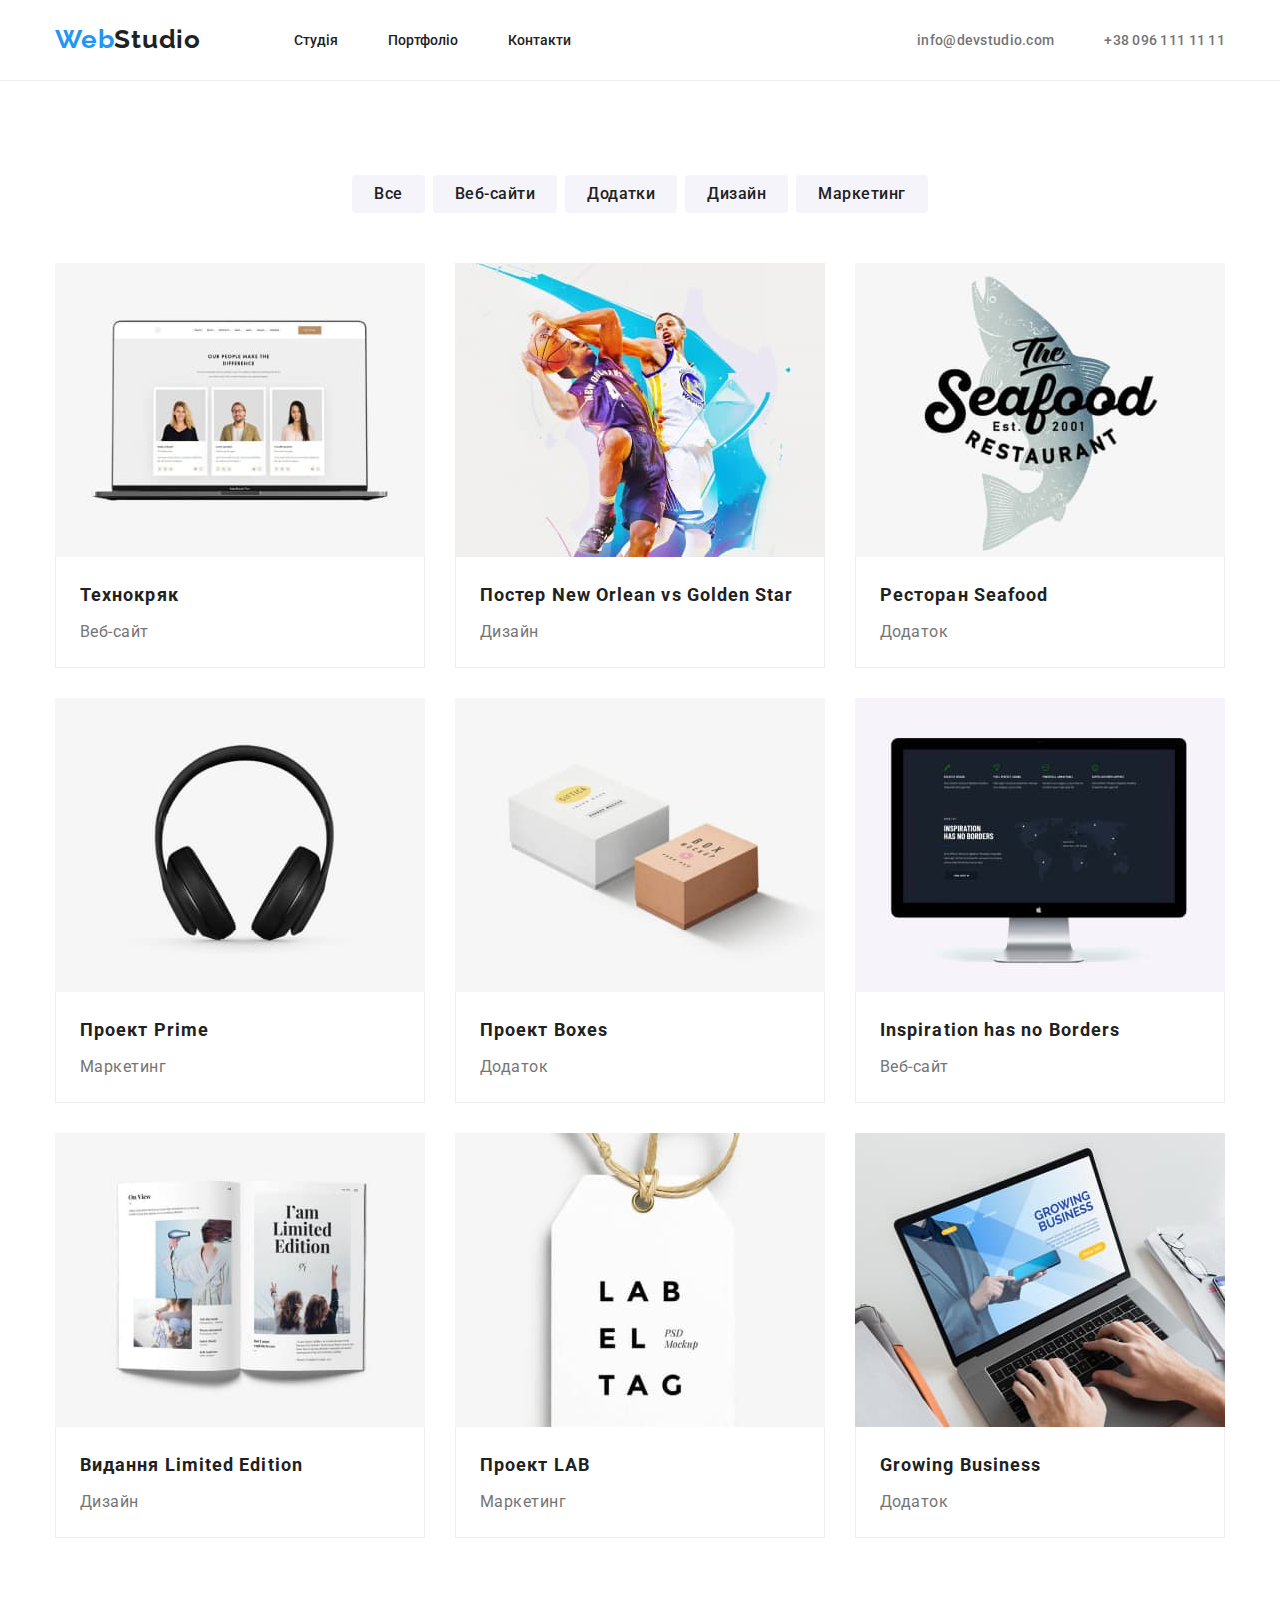
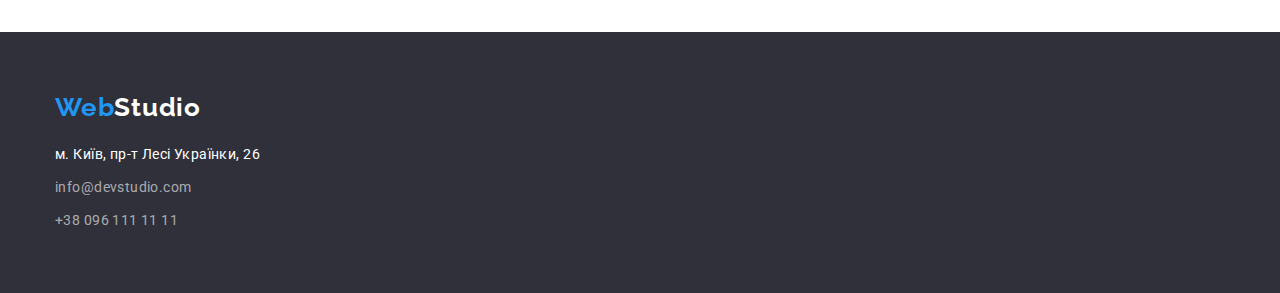
==== portfolio.html @ 87f0bed2 "Copy files homework-3" ====
<!DOCTYPE html>
<html lang="en">
<head>
    <meta charset="UTF-8">
    <meta http-equiv="X-UA-Compatible" content="IE=edge">
    <meta name="viewport" content="width=device-width, initial-scale=1.0">
    <title>WebStudio</title>
    <link rel="preconnect" href="https://fonts.googleapis.com">
    <link rel="preconnect" href="https://fonts.gstatic.com" crossorigin>
    <link href="https://fonts.googleapis.com/css2?family=Raleway:wght@700&family=Roboto:wght@400;500;700;900&display=swap"
        rel="stylesheet">
    <link rel="stylesheet" href="https://cdnjs.cloudflare.com/ajax/libs/modern-normalize/1.0.0/modern-normalize.min.css">
    <link rel="stylesheet" href="./css/styles.css">
</head>
<body>
    <!-- Шапка сторінки    -->
    <header class="header-section">
        <div class="container page-header">
            <a href="./index.html" class="main-title">Web<span class="title-textcolor">Studio</span></a>
            <nav class="navigation">
                <ul class="navigation-list">
                    <li class="nav-item"><a href="./index.html" class="navigation-link">Студія</a></li>
                    <li class="nav-item"><a href="./portfolio.html" class="navigation-link">Портфоліо</a></li>
                    <li class="nav-item"><a href="#" class="navigation-link">Контакти</a></li>
                </ul>
            </nav>
            <ul class="contact-header">
                <li class="nav-item"><a href="mailto:info@devstudio.com" class="navigation-contact">info@devstudio.com</a></li>
                <li class="nav-item"><a href="tel:+380961111111" class="navigation-contact">+38 096 111 11 11</a></li>
            </ul>
        </div>
    </header>
    <!-- Основна частина сторінки    -->
    <main>
        <section class="section">
            <div class="container">
                <h1 class="visually-hidden">Проекти</h1>
                <ul class="button-list">
                    <li class="button-item"><button type="button" class="filtr-button">Все</button></li>
                    <li class="button-item"><button type="button" class="filtr-button">Веб-сайти</button></li>
                    <li class="button-item"><button type="button" class="filtr-button">Додатки</button></li>
                    <li class="button-item"><button type="button" class="filtr-button">Дизайн</button></li>
                    <li class="button-item"><button type="button" class="filtr-button">Маркетинг</button></li>
                </ul>
                <ul class="project-list">
                    <li class="project-item">
                        <img src="./images/img3.1opt.jpg" alt="Технокряк" width="370">
                        <div class="project-name-and-type">
                            <h2 class="project-name">Технокряк</h2>
                            <p class="project-type">Веб-сайт</p>
                        </div>
                    </li>
                    <li class="project-item">
                        <img src="./images/img3.2opt.jpg" alt="Постер New Orlean vs Golden Star" width="370">
                        <div class="project-name-and-type">
                            <h2 class="project-name">Постер New Orlean vs Golden Star</h2>
                            <p class="project-type">Дизайн</p>
                        </div>
                    </li>
                    <li class="project-item">
                        <img src="./images/img3.3opt.jpg" alt="Ресторан Seafood" width="370">
                        <div class="project-name-and-type">
                            <h2 class="project-name">Ресторан Seafood</h2>
                            <p class="project-type">Додаток</p>
                        </div>
                    </li>
                    <li class="project-item">
                        <img src="./images/img3.4opt.jpg" alt="Проект Prime" width="370">
                        <div class="project-name-and-type">
                            <h2 class="project-name">Проект Prime</h2>
                            <p class="project-type">Маркетинг</p>
                        </div>
                    </li>
                    <li class="project-item">
                        <img src="./images/img3.5opt.jpg" alt="Проект Boxes" width="370">
                        <div class="project-name-and-type">
                            <h2 class="project-name">Проект Boxes</h2>
                            <p class="project-type">Додаток</p>
                        </div>
                    </li>
                    <li class="project-item">
                        <img src="./images/img3.6opt.jpg" alt="Inspiration has no Borders" width="370">
                        <div class="project-name-and-type">
                            <h2 class="project-name">Inspiration has no Borders</h2>
                            <p class="project-type">Веб-сайт</p>
                        </div>
                    </li>
                    <li class="project-item">
                        <img src="./images/img3.7opt.jpg" alt="Видання Limited Edition" width="370">
                        <div class="project-name-and-type">
                            <h2 class="project-name">Видання Limited Edition</h2>
                            <p class="project-type">Дизайн</p>
                        </div>
                    </li>
                    <li class="project-item">
                        <img src="./images/img3.8opt.jpg" alt="Проект LAB" width="370">
                        <div class="project-name-and-type">
                            <h2 class="project-name">Проект LAB</h2>
                            <p class="project-type">Маркетинг</p>
                        </div>
                    </li>
                    <li class="project-item">
                        <img src="./images/img3.9opt.jpg" alt="Growing Business" width="370">
                        <div class="project-name-and-type">
                            <h2 class="project-name">Growing Business</h2>
                            <p class="project-type">Додаток</p>
                        </div>
                    </li>
                </ul>
            </div>
        </section>
    </main>
    <!-- Підвал сторінки    -->
    <footer class="footer-section">
        <div class="container">
            <a href="./index.html" class="main-title">Web<span class="title-textfooter">Studio</span></a>
            <address class="footer-address">
                <ul>
                    <li class="footer-item"><a href="https://goo.gl/maps/hZoYiyH5EYy9L1387" class="contact-address">м. Київ, пр-т Лесі Українки, 26</a></li>
                    <li class="footer-item"><a href="mailto:info@devstudio.com" class="contact-footer">info@devstudio.com</a></li>
                    <li class="footer-item"><a href="tel:+380961111111" class="contact-footer">+38 096 111 11 11</a></li>
                </ul>
            </address>
        </div>
    </footer>
</body>
</html>
---- css/styles.css ----
:root {
    --bluecolor: #2196f3;
    --whitecolor: #ffffff;
    --maincolor: #212121;
    --navcontactcolor: #757575;
    --backgroundcolordark: #2f303a;
    --backgroundcolorlight: #f5f4fa;
}
body {
    font-family: 'Roboto', sans-serif;
    color: var(--maincolor);
}
h1, h2, h3, p {
    margin: 0;
}
ul {
    margin: 0;
    padding: 0;
    list-style: none;
}
img {
    display: block;
    max-width: 100%;
    height: auto;
}
.container {
    width: 1200px;
    margin: 0 auto;
    padding: 0 15px;
}

.section {
    padding: 94px 0;
}
/*Класи для хедера*/
.header-section {
    border-bottom: 1px solid #EEEEEE;
}
.page-header {
    display: flex;
    align-items: center;
}
.page-header a {
    padding: 24px 0 25px 0;
}
.main-title {
    font-family: 'Raleway', sans-serif;
    color: var(--bluecolor);
    text-decoration: none;
    font-weight: 700;
    font-size: 26px;
    line-height: 1.19;
    letter-spacing: 0.03em;
}
.title-textcolor {
    color: var(--maincolor);
}
.navigation {
    margin: 0 0 0 93px;
}
.navigation-list {
    display: flex;
    margin: 0;
    padding: 0;
}
.nav-item:not(:first-child) {
    margin-left: 50px;
}
.navigation-link {
    color: var(--maincolor);
    text-decoration: none;
    font-weight: 500;
    font-size: 14px;
    line-height: 1.14;
    text-decoration: none;
}
.navigation-link:hover,
.navigation-link:focus,
.navigation-contact:hover,
.navigation-contact:focus {
    color: var(--bluecolor);
}
.navigation-contact {
    color: var(--navcontactcolor);
    text-decoration: none;
    font-weight: 500;
    font-size: 14px;
    line-height: 1.14;
    letter-spacing: 0.02em;
}
.contact-header {
    margin: 0 0 0 auto;
    display: flex;
    padding: 0;
}
/*Класи для хіросекшн*/
.hero {
    background: var(--backgroundcolordark);
    padding: 200px 0;
}
.hero-title {
    color: var(--whitecolor);
    text-align: center;
    font-weight: 900;
    font-size: 44px;
    line-height: 1.36;
    letter-spacing: 0.06em;
    margin:0;
}
.main-button {
    display: block;
    cursor: pointer;
    background: var(--bluecolor);
    color: var(--whitecolor);
    padding: 10px 32px;
    font-weight: 700;
    font-size: 16px;
    line-height: 1.875;
    letter-spacing: 0.06em;
    border-radius: 4px;
    box-shadow: 0px 4px 4px rgba(0, 0, 0, 0.15);
    margin: 30px auto 0 auto;
}
/*Класи для секцій Особливості та Чим ми займаємося*/
.visually-hidden {
    position: absolute;
    width: 1px;
    height: 1px;
    margin: -1px;
    border: 0;
    padding: 0;
    white-space: nowrap;
    clip-path: inset(100%);
    clip: rect(0 0 0 0);
    overflow: hidden;
}
.second-title {
    color: var(--maincolor);
    font-weight: 700;
    font-size: 36px;
    line-height: 1.16;
    letter-spacing: 0.03em;
    text-align: center;
    margin: 0;
    padding: 0;
}
.features-list {
    display: flex;
    padding: 0;
    margin: 0;
}
.features-title {
    color: var(--maincolor);
    font-weight: 700;
    font-size: 14px;
    line-height: 1.14;
    letter-spacing: 0.03em;
    text-transform: uppercase;
}
.features-text {
    color: var(--navcontactcolor);
    font-size: 14px;
    line-height: 1.71;
    letter-spacing: 0.03em;
    margin-top: 10px;
}
.process-section {
    padding: 0 0 94px 0;
}
.process-img-list {
    display: flex;
    margin: 50px 0 0 0;
}
.features-item:not(:first-child),
.process-item:not(:first-child),
.team-item:not(:first-child) {
    margin-left: 30px;
}
/*Класи для секції Команда*/
.team {
    background-color: var(--backgroundcolorlight);
}
.team-list {
    display: flex;
    margin: 50px 0 0 0;
}
.team-item {
    background-color: var(--whitecolor);
}
.worker-and-position {
    padding: 30px 0;
}
.workers {
    color: var(--maincolor);
    font-weight: 500;
    font-size: 16px;
    line-height: 1.1875;
    letter-spacing: 0.03em;
    text-align: center;
    margin-bottom: 10px;
}
.position {
    color: var(--navcontactcolor);
    font-size: 16px;
    line-height: 1.19;
    letter-spacing: 0.03em;
    text-align: center;
    margin: 0;
}
/*Класи для футера*/
.footer-section {
    background-color: var(--backgroundcolordark);
    padding: 60px 0;
}
.footer-address {
    margin-top: 20px;    
}
/*Для всіх елементів починаючи з другого ставимо верхній маржин*/
.footer-item:nth-child(n+2) {
    margin-top: 9px;
}
.contact-address {
    color: var(--whitecolor);
    text-decoration: none;
    font-style: normal;
    font-size: 14px;
    line-height: 1.71;
    letter-spacing: 0.03em;
}
.contact-footer {
    color: rgba(255, 255, 255, 0.6);
    text-decoration: none;
    font-style: normal;
    font-size: 14px;
    line-height: 1.71;
    letter-spacing: 0.03em;
}
.title-textfooter {
    color: var(--whitecolor);
}
/*Класи для Портфоліо*/
.button-list {
    display: flex;
    justify-content: center;
    padding: 0;
    margin: 0;
}
.button-item:not(:first-child) {
    margin-left: 8px;
}
.filtr-button {
    cursor: pointer;
    background-color: #f5f4fa;
    color: var(--maincolor);
    font-weight: 500;
    font-size: 16px;
    line-height: 1.61;
    letter-spacing: 0.03em;
    border-radius: 4px;
    border-color: #ffffff;
    border-style: hidden;
    padding: 6px 22px 6px 22px;
}
.filtr-button:hover,
.filtr-button:focus {
    cursor: pointer;
    background-color: var(--bluecolor);
    color: var(--whitecolor);
}
.project-list {
    display: flex;
    flex-wrap: wrap;
    justify-content: center;
    padding: 0;
    margin-top: 50px;
}
/*Визначаємо лівий маржин по замовчуванню*/
.project-item {
    margin-left: 30px;
    max-width: 370px;
}
/*Кожен третій починаючи з першого обнуляємо лівий маржин визначений вище*/
.project-item:nth-child(3n+1) {
    margin: 0;
}
/*Для всіх проектів починаючи з четвертого ставимо верхній маржин*/
.project-item:nth-child(n+4) {
    margin-top: 30px;
}
.project-name-and-type {
    padding: 20px 24px;
    border-left: 1px solid #EEEEEE;
    border-bottom: 1px solid #EEEEEE;
    border-right: 1px solid #EEEEEE;
}
.project-name {
    color: var(--maincolor);
    font-weight: 700;
    font-size: 18px;
    line-height: 2.0;
    letter-spacing: 0.06em;
    margin-bottom: 4px;
}
.project-type {
    color: var(--navcontactcolor);
    font-size: 16px;
    line-height: 1.88;
    letter-spacing: 0.03em;
}
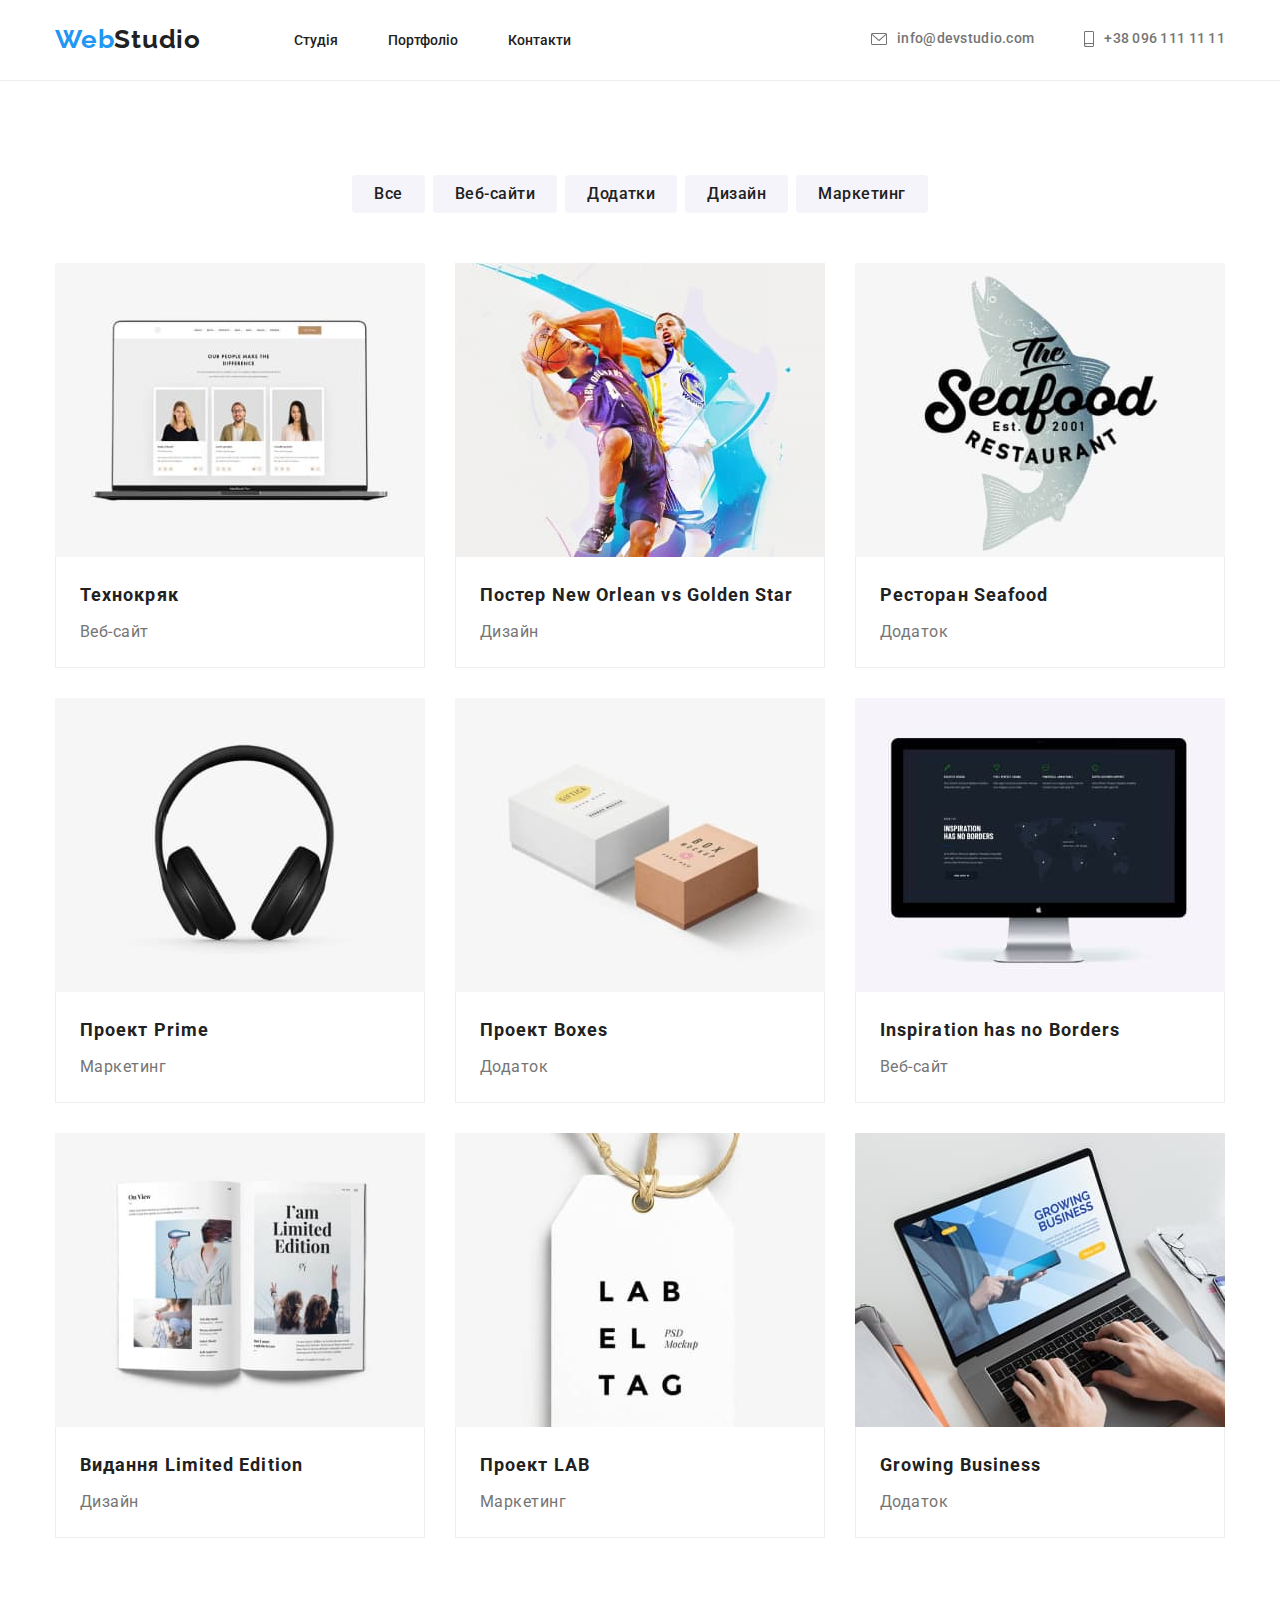
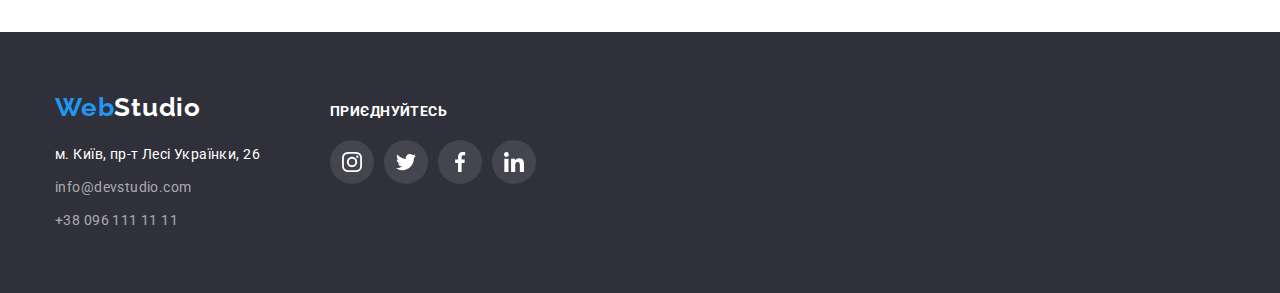
==== commit e9dcaae7: "main page done" ====
--- a/portfolio.html
+++ b/portfolio.html
@@ -25,8 +25,22 @@
                 </ul>
             </nav>
             <ul class="contact-header">
-                <li class="nav-item"><a href="mailto:info@devstudio.com" class="navigation-contact">info@devstudio.com</a></li>
-                <li class="nav-item"><a href="tel:+380961111111" class="navigation-contact">+38 096 111 11 11</a></li>
+                <li class="nav-item">
+                    <a href="mailto:info@devstudio.com" class="navigation-contact">
+                        <svg class="icon-contact-header" width="16" height="12">
+                            <use href="./images/icons.svg#icon-envelope"></use>
+                        </svg>
+                        info@devstudio.com
+                    </a>
+                </li>
+                <li class="nav-item">
+                    <a href="tel:+380961111111" class="navigation-contact">
+                        <svg class="icon-contact-header" width="10" height="16">
+                            <use href="./images/icons.svg#icon-smartphone"></use>
+                        </svg>
+                        +38 096 111 11 11
+                    </a>
+                </li>
             </ul>
         </div>
     </header>
@@ -112,15 +126,53 @@
     </main>
     <!-- Підвал сторінки    -->
     <footer class="footer-section">
-        <div class="container">
-            <a href="./index.html" class="main-title">Web<span class="title-textfooter">Studio</span></a>
-            <address class="footer-address">
-                <ul>
-                    <li class="footer-item"><a href="https://goo.gl/maps/hZoYiyH5EYy9L1387" class="contact-address">м. Київ, пр-т Лесі Українки, 26</a></li>
-                    <li class="footer-item"><a href="mailto:info@devstudio.com" class="contact-footer">info@devstudio.com</a></li>
-                    <li class="footer-item"><a href="tel:+380961111111" class="contact-footer">+38 096 111 11 11</a></li>
+        <div class="container footer-thumb">
+            <div>
+                <a href="./index.html" class="main-title">Web<span class="title-textfooter">Studio</span></a>
+                <address class="footer-address">
+                    <ul>
+                        <li class="footer-item"><a href="https://goo.gl/maps/hZoYiyH5EYy9L1387" class="contact-address">м.
+                                Київ, пр-т Лесі Українки, 26</a></li>
+                        <li class="footer-item"><a href="mailto:info@devstudio.com"
+                                class="contact-footer">info@devstudio.com</a></li>
+                        <li class="footer-item"><a href="tel:+380961111111" class="contact-footer">+38 096 111 11 11</a>
+                        </li>
+                    </ul>
+                </address>
+            </div>
+            <div class="join">
+                <p class="join-title">Приєднуйтесь</p>
+                <ul class="footer-social-link-list">
+                    <li class="footer-social-link-item">
+                        <a href="#" class="footer-social-link">
+                            <svg class="icon-social-link" width="20" height="20">
+                                <use href="./images/icons.svg#icon-instagram"></use>
+                            </svg>
+                        </a>
+                    </li>
+                    <li class="footer-social-link-item">
+                        <a href="#" class="footer-social-link">
+                            <svg class="icon-social-link" width="20" height="20">
+                                <use href="./images/icons.svg#icon-twitter"></use>
+                            </svg>
+                        </a>
+                    </li>
+                    <li class="footer-social-link-item">
+                        <a href="#" class="footer-social-link">
+                            <svg class="icon-social-link" width="20" height="20">
+                                <use href="./images/icons.svg#icon-facebook"></use>
+                            </svg>
+                        </a>
+                    </li>
+                    <li class="footer-social-link-item">
+                        <a href="#" class="footer-social-link">
+                            <svg class="icon-social-link" width="20" height="20">
+                                <use href="./images/icons.svg#icon-linkedin"></use>
+                            </svg>
+                        </a>
+                    </li>
                 </ul>
-            </address>
+            </div>
         </div>
     </footer>
 </body>
--- a/css/styles.css
+++ b/css/styles.css
@@ -5,6 +5,7 @@
     --navcontactcolor: #757575;
     --backgroundcolordark: #2f303a;
     --backgroundcolorlight: #f5f4fa;
+    --sociallink: #AFB1B8;
 }
 body {
     font-family: 'Roboto', sans-serif;
@@ -28,7 +29,6 @@
     margin: 0 auto;
     padding: 0 15px;
 }
-
 .section {
     padding: 94px 0;
 }
@@ -87,16 +87,32 @@
     font-size: 14px;
     line-height: 1.14;
     letter-spacing: 0.02em;
+    display: flex;
 }
 .contact-header {
     margin: 0 0 0 auto;
     display: flex;
     padding: 0;
 }
+.icon-contact-header{
+    align-self: center;
+    margin-right: 10px;
+    fill: currentColor;
+}
 /*Класи для хіросекшн*/
 .hero {
-    background: var(--backgroundcolordark);
+    /*background: var(--backgroundcolordark);*/
+    
     padding: 200px 0;
+}
+.overlay {
+    max-width: 1600px;
+    max-height: 600px;
+    margin: 0 auto;
+    background-image: linear-gradient(to right, rgba(47, 48, 58, 0.4), rgba(47, 48, 58, 0.4)), url('../images/overlay.jpg');
+    background-repeat: no-repeat;
+    background-position: center;
+    background-size: cover;
 }
 .hero-title {
     color: var(--whitecolor);
@@ -117,6 +133,7 @@
     font-size: 16px;
     line-height: 1.875;
     letter-spacing: 0.06em;
+    border: 0;
     border-radius: 4px;
     box-shadow: 0px 4px 4px rgba(0, 0, 0, 0.15);
     margin: 30px auto 0 auto;
@@ -149,6 +166,18 @@
     padding: 0;
     margin: 0;
 }
+.features-thumb{
+    background-color: var(--backgroundcolorlight);
+    padding: 25px auto;
+    height: 120px;
+    display: flex;
+    align-items: center;
+    justify-content: center;
+    margin-bottom: 30px;
+}
+.icon-features {
+    fill: var(--maincolor);
+}
 .features-title {
     color: var(--maincolor);
     font-weight: 700;
@@ -205,15 +234,119 @@
     line-height: 1.19;
     letter-spacing: 0.03em;
     text-align: center;
-    margin: 0;
+    margin-bottom: 16px;
+}
+.worker-social-link-list {
+    display: flex;
+    justify-content: center;
+}
+.worker-social-link-item {
+    width: 44px;
+    height: 44px;
+    margin-right: 10px;
+}
+.worker-social-link-item:nth-child(4) {
+    margin-right: 0px;
+}
+.worker-social-link {
+    color: var(--sociallink);
+    width: 100%;
+    height: 100%;
+    display: flex;
+    align-items: center;
+    justify-content: center;
+}
+.icon-social-link {
+    fill: currentColor;
+}
+.worker-social-link:hover,
+.worker-social-link:focus {
+    background-color: var(--bluecolor);
+    border-radius: 50%;
+    color: var(--whitecolor);
+}
+/*Класи для Постійні клієнти*/
+.clients-list {
+    margin-top: 50px;
+    display: flex;
+    justify-content: center;
+}
+.clients-item {
+    width: 170px;
+    height: 92px;
+    margin-right: 30px;
+}
+.clients-item:nth-child(6) {
+    margin-right: 0px;
+}
+.clients-link {
+    color: var(--sociallink);
+    width: 100%;
+    height: 100%;
+    display: flex;
+    align-items: center;
+    justify-content: center;
+    border: 1px solid var(--sociallink);
+    border-radius: 4px;
+}
+.icon-client {
+   fill: currentColor; 
+}
+.clients-link:hover,
+.clients-link:focus {
+    border-color: var(--bluecolor);
+    color: var(--bluecolor);
 }
 /*Класи для футера*/
 .footer-section {
     background-color: var(--backgroundcolordark);
     padding: 60px 0;
 }
+.footer-thumb {
+    display: flex;
+}
 .footer-address {
     margin-top: 20px;    
+}
+.join {
+    margin-left: 70px;
+    margin-top: 12px;
+}
+.join-title {
+    font-family: 'Roboto';
+    font-style: normal;
+    font-weight: 700;
+    font-size: 14px;
+    line-height: 1.14;
+    letter-spacing: 0.03em;
+    text-transform: uppercase;
+    color: var(--whitecolor);
+    margin-bottom: 20px;
+}
+.footer-social-link-list {
+    display: flex;
+}
+.footer-social-link-item {
+    width: 44px;
+    height: 44px;
+    margin-right: 10px;
+}
+.footer-social-link-item:nth-child(4) {
+    margin-right: 0px;
+}
+.footer-social-link {
+    color: var(--whitecolor);
+    width: 100%;
+    height: 100%;
+    display: flex;
+    align-items: center;
+    justify-content: center;
+    border-radius: 50%;
+    background: rgba(255, 255, 255, 0.1);
+}
+.footer-social-link:hover,
+.footer-social-link:focus {
+    background-color: var(--bluecolor);
 }
 /*Для всіх елементів починаючи з другого ставимо верхній маржин*/
 .footer-item:nth-child(n+2) {
